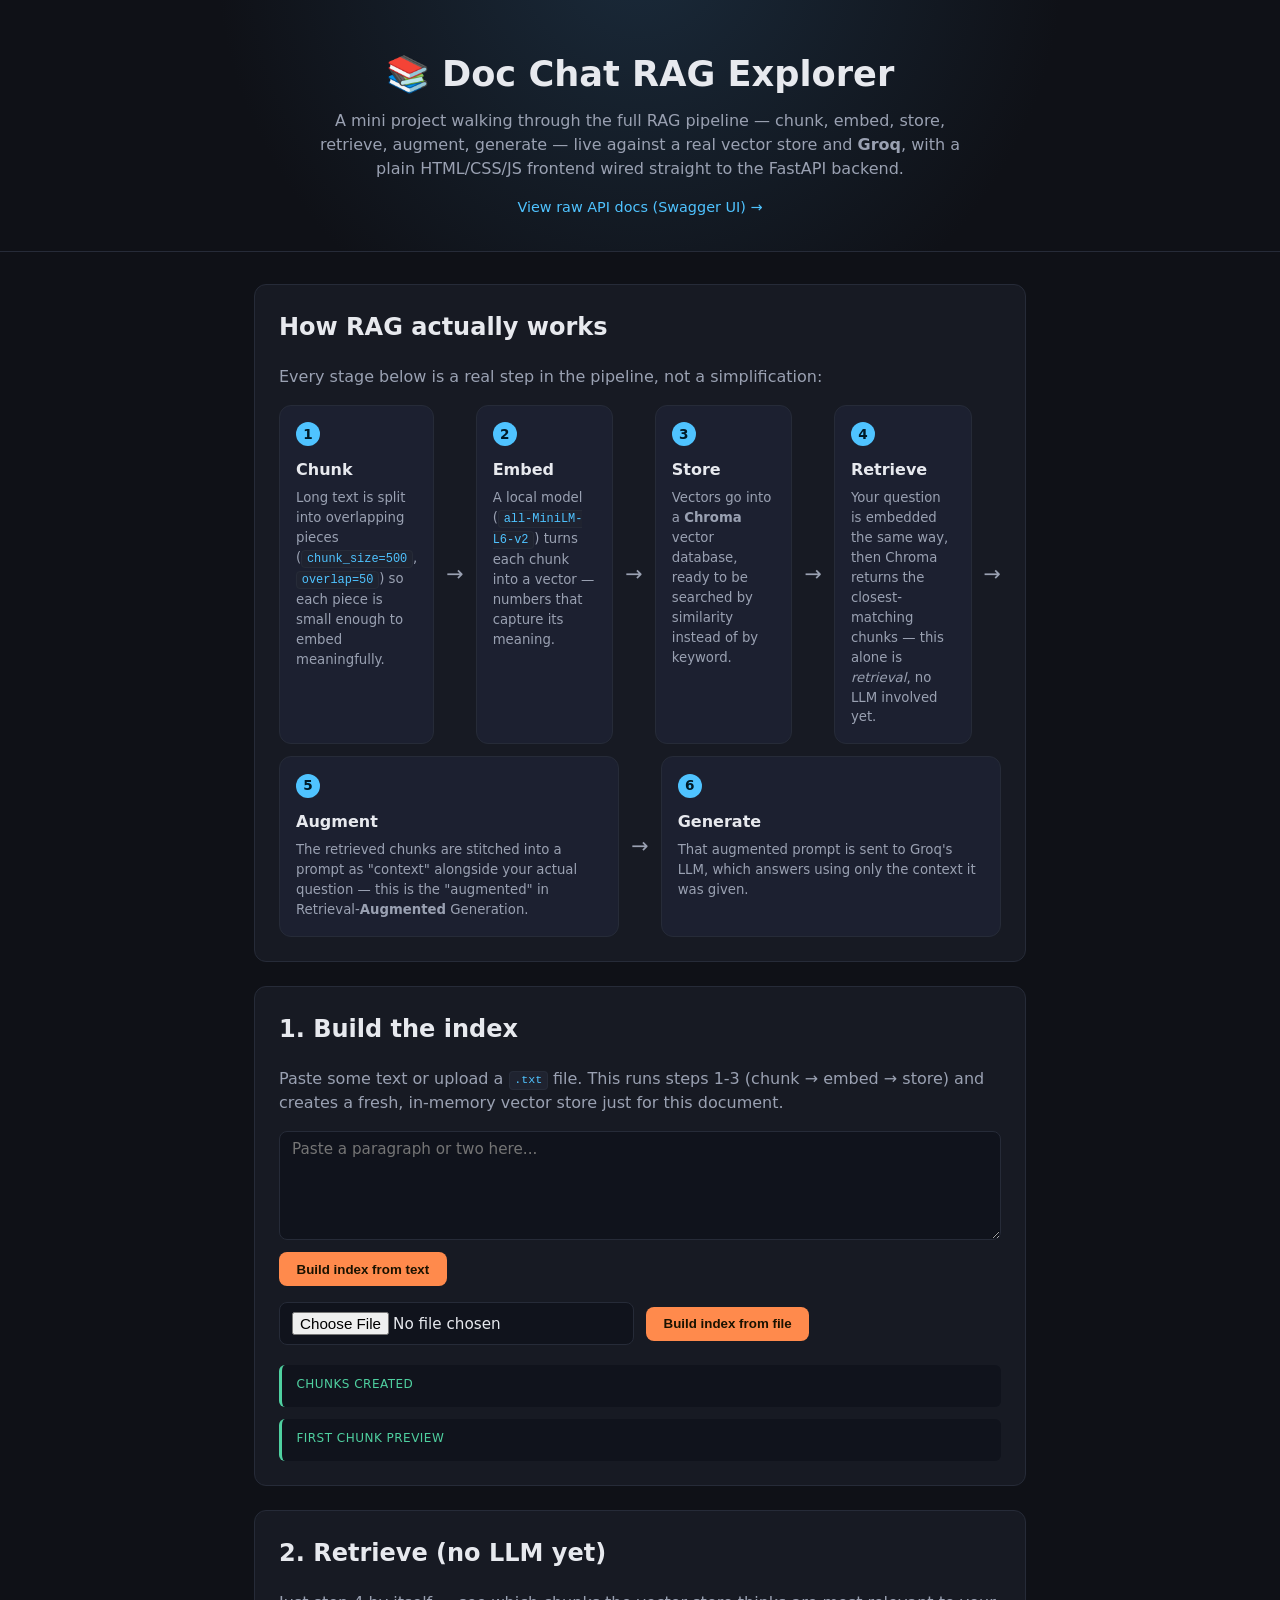
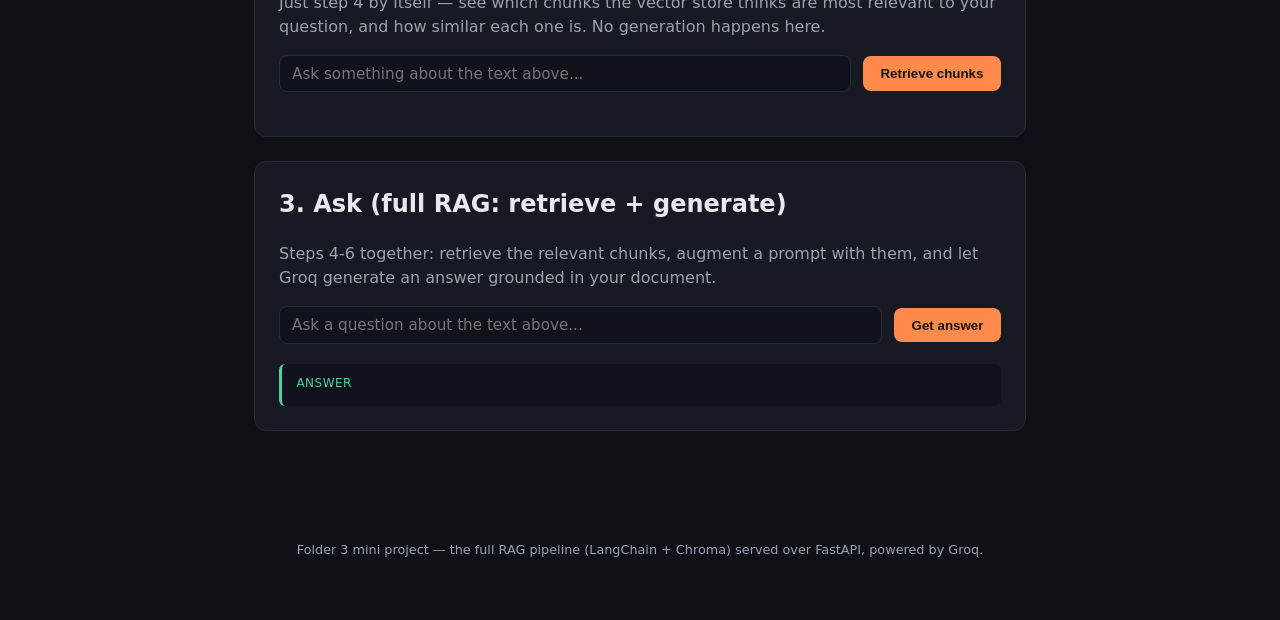
==== Projects/3-Doc-Chat-RAG-Explorer/static/index.html @ ee7f2776 "Move vector-retrieval-lab project into Projects/, drop mini-project from name" ====
<!DOCTYPE html>
<html lang="en">
<head>
<meta charset="UTF-8" />
<meta name="viewport" content="width=device-width, initial-scale=1.0" />
<title>Doc Chat RAG Explorer</title>
<link rel="stylesheet" href="style.css" />
</head>
<body>

<header class="hero">
  <h1>📚 Doc Chat RAG Explorer</h1>
  <p>A mini project walking through the full RAG pipeline — chunk, embed, store, retrieve,
     augment, generate — live against a real vector store and <strong>Groq</strong>, with a plain
     HTML/CSS/JS frontend wired straight to the FastAPI backend.</p>
  <a class="docs-link" href="/docs" target="_blank">View raw API docs (Swagger UI) →</a>
</header>

<main>

  <!-- ============ HOW IT WORKS ============ -->
  <section class="card">
    <h2>How RAG actually works</h2>
    <p class="lead">Every stage below is a real step in the pipeline, not a simplification:</p>
    <div class="flow">
      <div class="flow-step">
        <span class="flow-num">1</span>
        <h3>Chunk</h3>
        <p>Long text is split into overlapping pieces (<code>chunk_size=500</code>,
           <code>overlap=50</code>) so each piece is small enough to embed meaningfully.</p>
      </div>
      <div class="flow-arrow">→</div>
      <div class="flow-step">
        <span class="flow-num">2</span>
        <h3>Embed</h3>
        <p>A local model (<code>all-MiniLM-L6-v2</code>) turns each chunk into a vector —
           numbers that capture its meaning.</p>
      </div>
      <div class="flow-arrow">→</div>
      <div class="flow-step">
        <span class="flow-num">3</span>
        <h3>Store</h3>
        <p>Vectors go into a <strong>Chroma</strong> vector database, ready to be searched by
           similarity instead of by keyword.</p>
      </div>
      <div class="flow-arrow">→</div>
      <div class="flow-step">
        <span class="flow-num">4</span>
        <h3>Retrieve</h3>
        <p>Your question is embedded the same way, then Chroma returns the closest-matching
           chunks — this alone is <em>retrieval</em>, no LLM involved yet.</p>
      </div>
      <div class="flow-arrow">→</div>
      <div class="flow-step">
        <span class="flow-num">5</span>
        <h3>Augment</h3>
        <p>The retrieved chunks are stitched into a prompt as "context" alongside your actual
           question — this is the "augmented" in Retrieval-<strong>Augmented</strong> Generation.</p>
      </div>
      <div class="flow-arrow">→</div>
      <div class="flow-step">
        <span class="flow-num">6</span>
        <h3>Generate</h3>
        <p>That augmented prompt is sent to Groq's LLM, which answers using only the context
           it was given.</p>
      </div>
    </div>
  </section>

  <!-- ============ 1. BUILD ============ -->
  <section class="card">
    <h2>1. Build the index</h2>
    <p class="lead">Paste some text or upload a <code>.txt</code> file. This runs steps 1-3
       (chunk → embed → store) and creates a fresh, in-memory vector store just for this document.</p>
    <form id="build-text-form">
      <textarea id="build-text" rows="5" placeholder="Paste a paragraph or two here..."></textarea>
      <button type="submit">Build index from text</button>
    </form>
    <form id="build-file-form">
      <input type="file" id="build-file" accept=".txt,.md" />
      <button type="submit">Build index from file</button>
    </form>
    <div class="result" id="build-result" hidden>
      <div class="stage"><span class="stage-label">Chunks created</span><p id="build-count"></p></div>
      <div class="stage"><span class="stage-label">First chunk preview</span><p id="build-preview"></p></div>
    </div>
    <details class="inspector" id="build-inspector" hidden>
      <summary>Under the hood: request / response</summary>
      <pre></pre>
    </details>
  </section>

  <!-- ============ 2. RETRIEVE ============ -->
  <section class="card">
    <h2>2. Retrieve (no LLM yet)</h2>
    <p class="lead">
      Just step 4 by itself — see which chunks the vector store thinks are most relevant to your
      question, and how similar each one is. No generation happens here.
    </p>
    <form id="retrieve-form">
      <input id="retrieve-question" placeholder="Ask something about the text above..." required />
      <button type="submit">Retrieve chunks</button>
    </form>
    <div class="result" id="retrieve-result" hidden></div>
    <details class="inspector" id="retrieve-inspector" hidden>
      <summary>Under the hood: request / response</summary>
      <pre></pre>
    </details>
  </section>

  <!-- ============ 3. ASK ============ -->
  <section class="card">
    <h2>3. Ask (full RAG: retrieve + generate)</h2>
    <p class="lead">
      Steps 4-6 together: retrieve the relevant chunks, augment a prompt with them, and let Groq
      generate an answer grounded in your document.
    </p>
    <form id="ask-form">
      <input id="ask-question" placeholder="Ask a question about the text above..." required />
      <button type="submit">Get answer</button>
    </form>
    <div class="result" id="ask-result" hidden>
      <div class="stage"><span class="stage-label">Answer</span><p id="ask-answer"></p></div>
    </div>
    <details class="inspector" id="ask-inspector" hidden>
      <summary>Under the hood: retrieved chunks + exact augmented prompt sent to Groq</summary>
      <pre></pre>
    </details>
  </section>

</main>

<footer>
  <p>Folder 3 mini project — the full RAG pipeline (LangChain + Chroma) served over FastAPI,
     powered by Groq.</p>
</footer>

<script src="app.js"></script>
</body>
</html>
---- Projects/3-Doc-Chat-RAG-Explorer/static/style.css ----
:root {
  --bg: #0f1117;
  --panel: #171a23;
  --panel-border: #262b38;
  --text: #e7e9ee;
  --text-dim: #9aa1b2;
  --accent: #4fc3ff;
  --accent-2: #ff8a4c;
  --ok: #4fd0a0;
  --radius: 12px;
}

* { box-sizing: border-box; }

body {
  margin: 0;
  background: var(--bg);
  color: var(--text);
  font-family: "Segoe UI", system-ui, -apple-system, sans-serif;
  line-height: 1.5;
}

code {
  background: #1f2330;
  border: 1px solid var(--panel-border);
  border-radius: 4px;
  padding: 0.1em 0.4em;
  font-size: 0.9em;
  color: var(--accent);
}

.hero {
  padding: 3rem 1.5rem 2rem;
  text-align: center;
  background: radial-gradient(circle at 50% -20%, #1a2a3a 0%, var(--bg) 60%);
  border-bottom: 1px solid var(--panel-border);
}

.hero h1 { margin: 0 0 0.5rem; font-size: 2.2rem; }
.hero p { max-width: 680px; margin: 0 auto; color: var(--text-dim); }
.docs-link {
  display: inline-block;
  margin-top: 1rem;
  color: var(--accent);
  text-decoration: none;
  font-size: 0.9rem;
}
.docs-link:hover { text-decoration: underline; }

main {
  max-width: 820px;
  margin: 0 auto;
  padding: 2rem 1.5rem 4rem;
  display: flex;
  flex-direction: column;
  gap: 1.5rem;
}

.card {
  background: var(--panel);
  border: 1px solid var(--panel-border);
  border-radius: var(--radius);
  padding: 1.5rem;
}

.card h2 { margin-top: 0; }
.lead { color: var(--text-dim); }

.flow {
  display: flex;
  flex-wrap: wrap;
  align-items: stretch;
  gap: 0.75rem;
  margin-top: 1rem;
}
.flow-step {
  flex: 1 1 130px;
  background: #1c2030;
  border: 1px solid var(--panel-border);
  border-radius: var(--radius);
  padding: 1rem;
}
.flow-num {
  display: inline-flex;
  align-items: center;
  justify-content: center;
  width: 24px;
  height: 24px;
  border-radius: 50%;
  background: var(--accent);
  color: #001a26;
  font-weight: 700;
  font-size: 0.85rem;
  margin-bottom: 0.5rem;
}
.flow-step h3 { margin: 0.25rem 0 0.4rem; font-size: 1rem; }
.flow-step p { margin: 0; font-size: 0.83rem; color: var(--text-dim); }
.flow-arrow {
  display: flex;
  align-items: center;
  justify-content: center;
  color: var(--text-dim);
  font-size: 1.3rem;
}
@media (max-width: 900px) {
  .flow { flex-direction: column; }
  .flow-arrow { transform: rotate(90deg); }
}

form {
  display: flex;
  flex-wrap: wrap;
  gap: 0.75rem;
  align-items: center;
  margin-top: 1rem;
}

input[type="text"],
input:not([type]),
input[type="file"],
textarea {
  background: #10131c;
  border: 1px solid var(--panel-border);
  color: var(--text);
  border-radius: 8px;
  padding: 0.55rem 0.75rem;
  font-size: 0.95rem;
  font-family: inherit;
}
input:not([type="checkbox"]):not([type="file"]) { flex: 1 1 200px; }
textarea { flex: 1 1 100%; resize: vertical; }
input:focus, textarea:focus { outline: 2px solid var(--accent); outline-offset: 1px; }

button {
  background: var(--accent-2);
  color: #1a1200;
  border: none;
  border-radius: 8px;
  padding: 0.6rem 1.1rem;
  font-weight: 600;
  cursor: pointer;
  transition: opacity 0.15s;
}
button:hover { opacity: 0.85; }
button:disabled { opacity: 0.5; cursor: wait; }

.result {
  margin-top: 1.25rem;
  display: flex;
  flex-direction: column;
  gap: 0.75rem;
}
.stage {
  background: #10131c;
  border-left: 3px solid var(--ok);
  border-radius: 6px;
  padding: 0.65rem 0.9rem;
}
.stage-label {
  display: block;
  font-size: 0.75rem;
  text-transform: uppercase;
  letter-spacing: 0.04em;
  color: var(--ok);
  margin-bottom: 0.2rem;
}
.stage p { margin: 0; white-space: pre-wrap; }

.chunk-card {
  background: #10131c;
  border: 1px solid var(--panel-border);
  border-radius: 8px;
  padding: 0.75rem 0.9rem;
}
.chunk-card .chunk-text {
  margin: 0 0 0.5rem;
  font-size: 0.9rem;
  white-space: pre-wrap;
}
.score-bar-track {
  background: #1c2030;
  border-radius: 4px;
  height: 6px;
  overflow: hidden;
}
.score-bar-fill {
  background: var(--accent);
  height: 100%;
}
.score-label {
  font-size: 0.75rem;
  color: var(--text-dim);
  margin-top: 0.3rem;
  display: block;
}

.inspector {
  margin-top: 1rem;
  border-top: 1px dashed var(--panel-border);
  padding-top: 0.75rem;
}
.inspector summary {
  cursor: pointer;
  color: var(--text-dim);
  font-size: 0.85rem;
}
.inspector pre {
  margin-top: 0.75rem;
  background: #0a0c12;
  border: 1px solid var(--panel-border);
  border-radius: 8px;
  padding: 0.9rem;
  font-size: 0.8rem;
  overflow-x: auto;
  color: #b9d6e6;
  white-space: pre-wrap;
  word-break: break-word;
}

footer {
  text-align: center;
  color: var(--text-dim);
  font-size: 0.8rem;
  padding: 2rem 1rem 3rem;
}
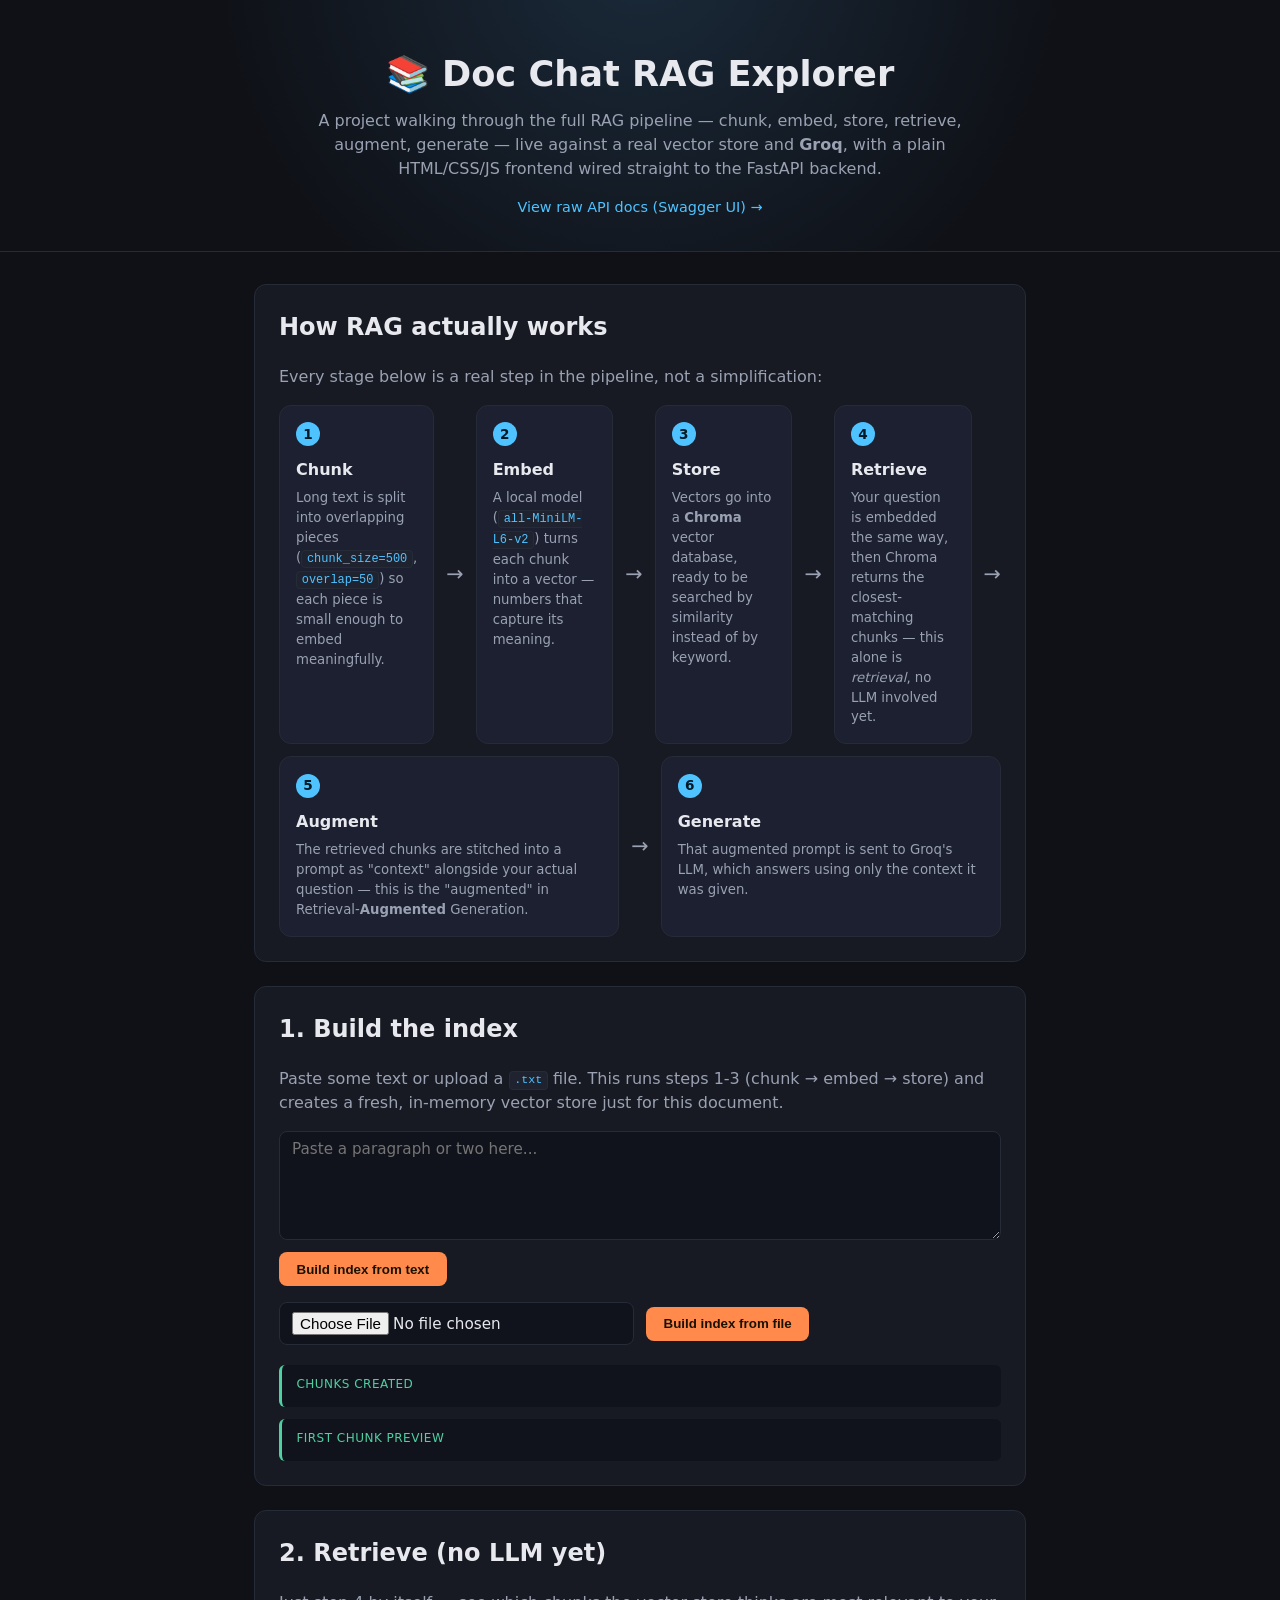
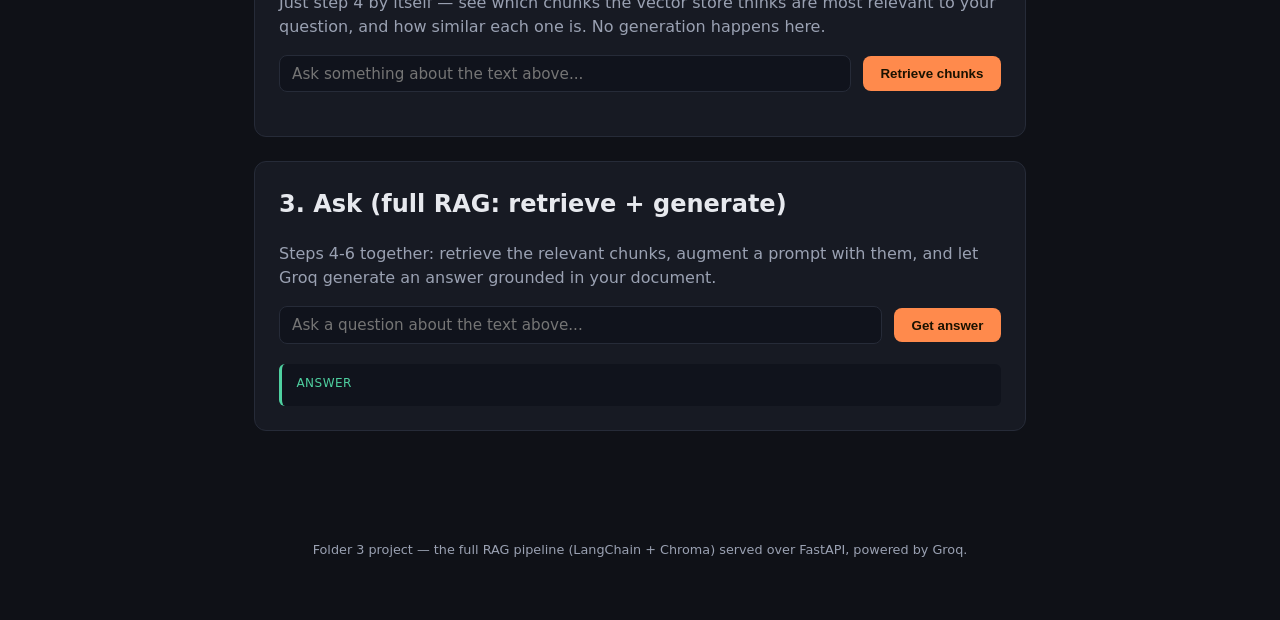
==== commit 56627a25: "Update project docs/descriptions for new Projects/ paths and drop mini-project wording" ====
--- a/Projects/3-Doc-Chat-RAG-Explorer/static/index.html
+++ b/Projects/3-Doc-Chat-RAG-Explorer/static/index.html
@@ -10,7 +10,7 @@
 
 <header class="hero">
   <h1>📚 Doc Chat RAG Explorer</h1>
-  <p>A mini project walking through the full RAG pipeline — chunk, embed, store, retrieve,
+  <p>A project walking through the full RAG pipeline — chunk, embed, store, retrieve,
      augment, generate — live against a real vector store and <strong>Groq</strong>, with a plain
      HTML/CSS/JS frontend wired straight to the FastAPI backend.</p>
   <a class="docs-link" href="/docs" target="_blank">View raw API docs (Swagger UI) →</a>
@@ -131,7 +131,7 @@
 </main>
 
 <footer>
-  <p>Folder 3 mini project — the full RAG pipeline (LangChain + Chroma) served over FastAPI,
+  <p>Folder 3 project — the full RAG pipeline (LangChain + Chroma) served over FastAPI,
      powered by Groq.</p>
 </footer>
 
